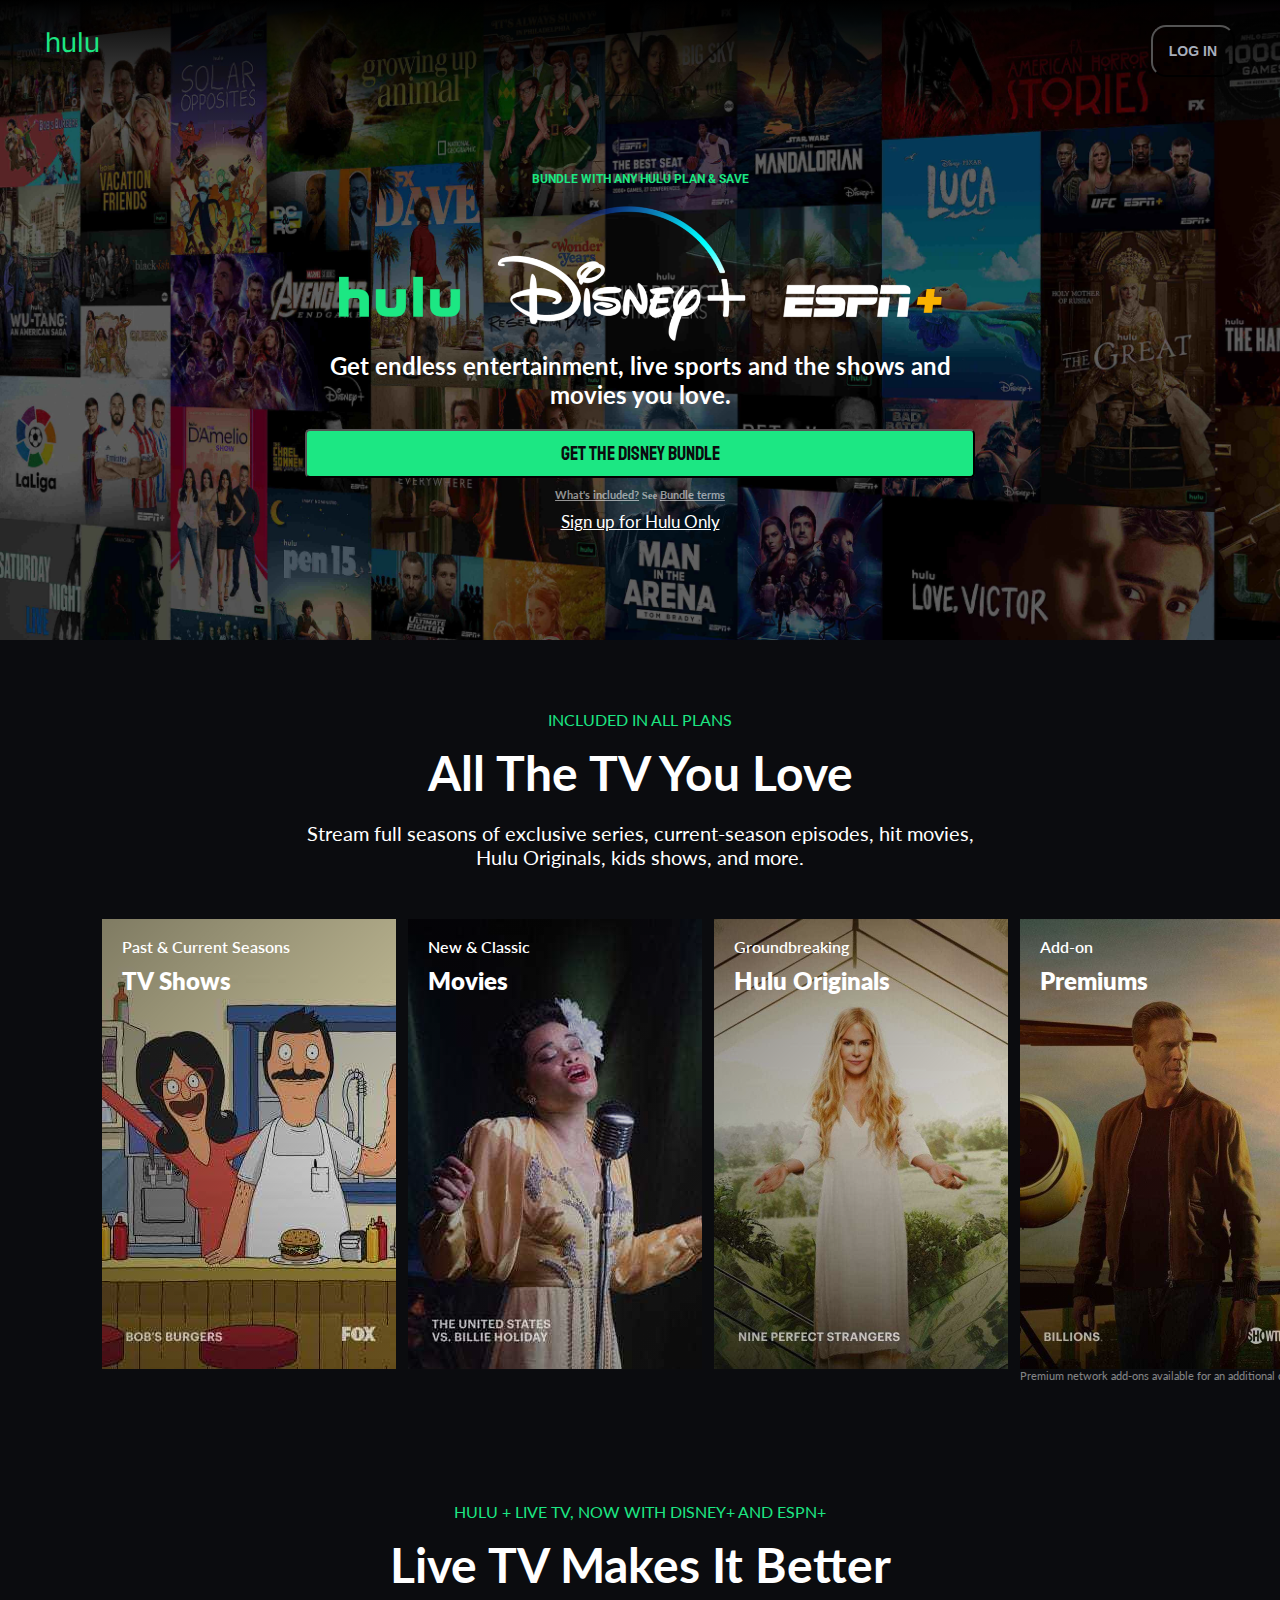
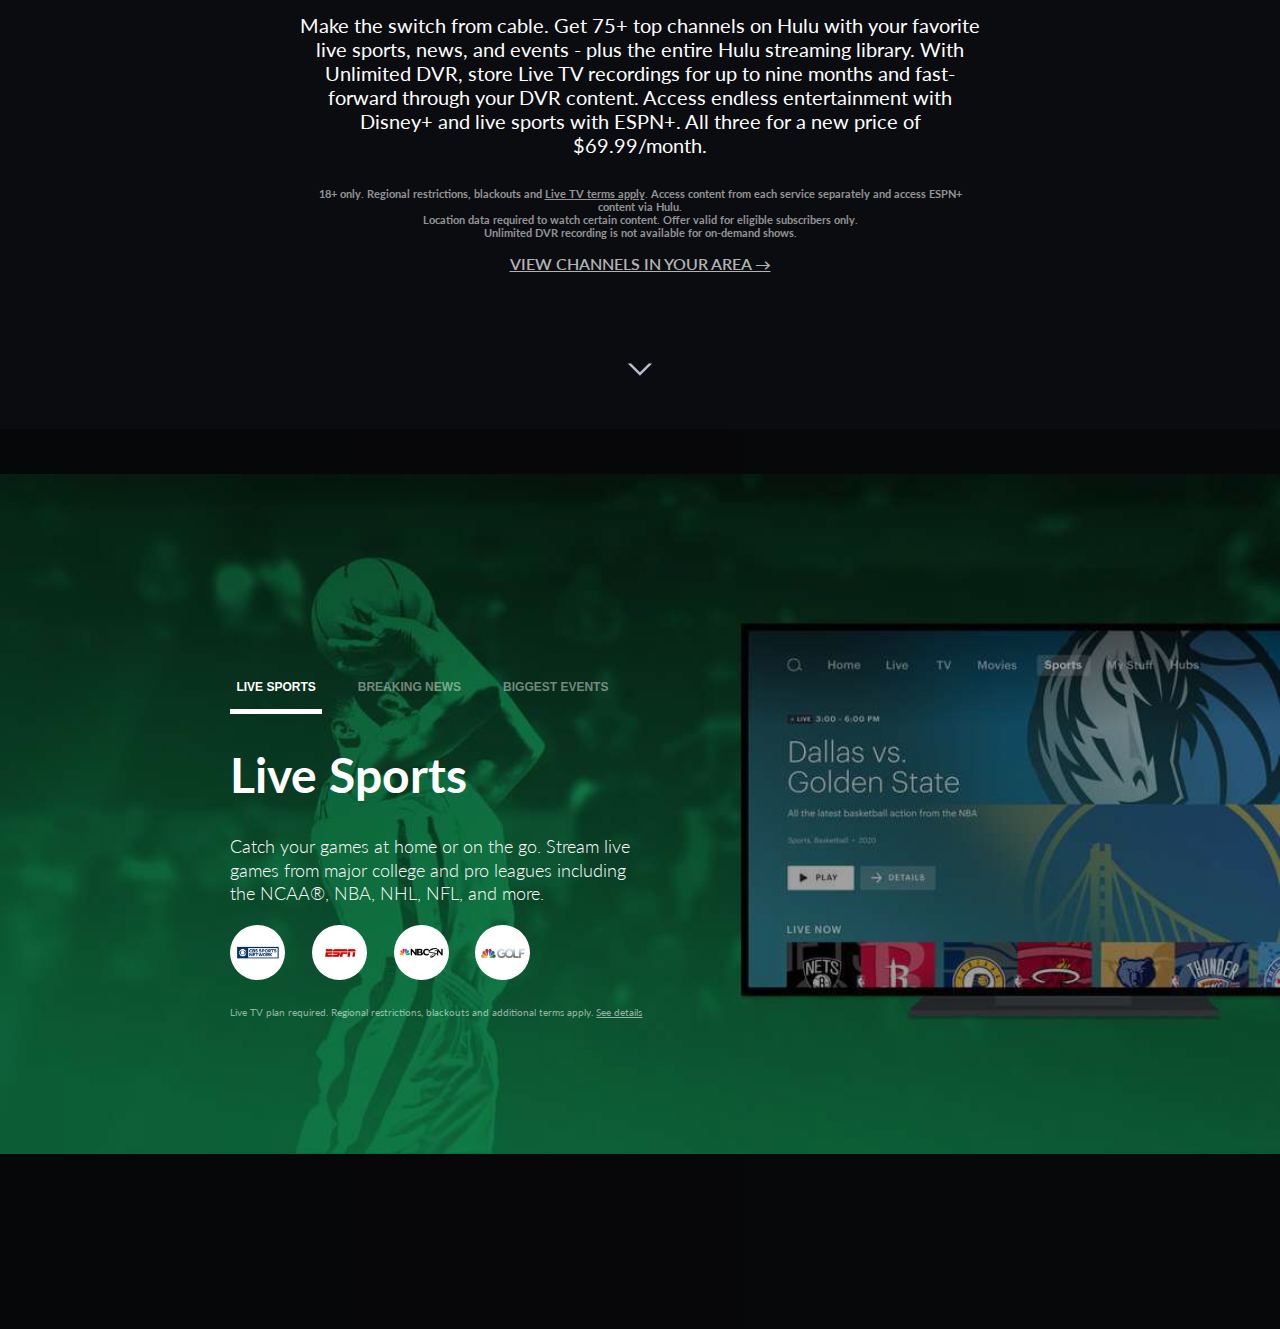
==== src/index.html @ eea03009 "Did a lot of work - cloned 70% of webpage till now" ====
<!DOCTYPE html>
<html lang="en">
  <head>
    <meta charset="UTF-8" />
    <meta http-equiv="X-UA-Compatible" content="IE=edge" />
    <meta name="viewport" content="width=device-width, initial-scale=1.0" />
    <title>Stream TV and Movies Live and Online | Hulu</title>
    <link rel="preconnect" href="https://fonts.googleapis.com" />
    <link rel="preconnect" href="https://fonts.gstatic.com" crossorigin />
    <link
      href="https://fonts.googleapis.com/css2?family=Anek+Latin:wght@700&family=Lato&family=Roboto&family=Staatliches&display=swap"
      rel="stylesheet"
    />
    <link rel="stylesheet" href="./css/styles.css" />
  </head>
  <body>
    <section id="splash" class="splash-container">
      <nav class="navbar">
        <span class="navbar-brand-title">hulu</span>
        <button class="navbar-login-btn">LOG IN</button>
      </nav>
      <div class="splash-brands-container">
        <h5>BUNDLE WITH ANY HULU PLAN & SAVE</h5>
        <img
          class="splash-brands"
          src="../static/images/splash-brands.png"
          alt="sponsors"
        />
        <h4>
          Get endless entertainment, live sports and the shows and movies you
          love.
        </h4>
        <button class="splash-brands-btn">GET THE DISNEY BUNDLE</button>
        <h6 class="small-muted-text">
          <a href="#">What's included?</a> See <a href="#">Bundle terms</a>
        </h6>
        <a href="#" class="splash-brands-signup-link">Sign up for Hulu Only</a>
      </div>
    </section>

    <section id="cards" class="cards-section-container">
      <div class="details-subsection">
        <span class="green-subheading">INCLUDED IN ALL PLANS</span>
        <h2 class="white-heading">All The TV You Love</h2>
        <span class="white-description">
          Stream full seasons of exclusive series, current-season episodes, hit
          movies, Hulu Originals, kids shows, and more.
        </span>
      </div>
      <div class="cards-subsection">
        <div class="card-wrapper">
          <div class="card card1">
            <p class="card-tag">Past & Current Seasons</p>
            <p class="card-type">TV Shows</p>
          </div>
        </div>
        <div class="card-wrapper">
          <div class="card card2">
            <p class="card-tag">New & Classic</p>
            <p class="card-type">Movies</p>
          </div>
        </div>
        <div class="card-wrapper">
          <div class="card card3">
            <p class="card-tag">Groundbreaking</p>
            <p class="card-type">Hulu Originals</p>
          </div>
        </div>
        <div class="card-wrapper">
          <div class="card card4">
            <p class="card-tag">Add-on</p>
            <p class="card-type">Premiums</p>
          </div>
          <span class="cards-section-small-info"
            >Premium network add-ons available for an additional cost</span
          >
        </div>
      </div>
    </section>

    <section id="promotion" class="promotion-section-container">
      <div class="details-subsection">
        <span class="green-subheading"
          >HULU + LIVE TV, NOW WITH DISNEY+ AND ESPN+</span
        >
        <h2 class="white-heading">Live TV Makes It Better</h2>
        <span class="white-description">
          Make the switch from cable. Get 75+ top channels on Hulu with your
          favorite live sports, news, and events - plus the entire Hulu
          streaming library. With Unlimited DVR, store Live TV recordings for up
          to nine months and fast-forward through your DVR content. Access
          endless entertainment with Disney+ and live sports with ESPN+. All
          three for a new price of $69.99/month.
        </span>
        <h6 class="small-muted-text">
          18+ only. Regional restrictions, blackouts and
          <a href="#">Live TV terms apply</a>. Access content from each service
          separately and access ESPN+ content via Hulu. <br />
          Location data required to watch certain content. Offer valid for
          eligible subscribers only. <br />
          Unlimited DVR recording is not available for on-demand shows.
        </h6>
        <a href="#" class="promotion-link"> VIEW CHANNELS IN YOUR AREA → </a>
        <a href="#highlights">
          <img
            class="scroll-down-button"
            src="../static/svgs/Dropdown_Down_Arrow.svg"
            alt=""
          />
        </a>
      </div>
    </section>

    <section id="highlights" class="highlights-section-container">
      <nav class="highlights-navbar">
        <button id="sports-btn" value="sports" class="highlights-navbar-button">
          LIVE SPORTS
        </button>
        <button id="news-btn" value="news" class="highlights-navbar-button">
          BREAKING NEWS
        </button>
        <button id="events-btn" value="events" class="highlights-navbar-button">
          BIGGEST EVENTS
        </button>
      </nav>
      <div id="sports-div" class="highlight-subsection">
        <img
          src="../static/images/background1.jpg"
          alt=""
        />
        <h1 class="highlight-subsection-heading">Live Sports</h1>
        <h3 class="highlight-subsection-description">
          Catch your games at home or on the go. Stream live games from major
          college and pro leagues including the NCAA®, NBA, NHL, NFL, and more.
        </h3>
        <div class="highlight-subsection-logos-container">
          <div class="logo-wrapper">
            <img src="../static/images/bg1-logo1.png" alt="" />
          </div>
          <div class="logo-wrapper">
            <img src="../static/images/bg1-logo2.png" alt="" />
          </div>
          <div class="logo-wrapper">
            <img src="../static/images/bg1-logo3.png" alt="" />
          </div>
          <div class="logo-wrapper">
            <img src="../static/images/bg1-logo4.png" alt="" />
          </div>
        </div>
        <span class="small-muted-text"
          >Live TV plan required. Regional restrictions, blackouts and
          additional terms apply. <a href="#">See details</a></span
        >
      </div>
      <div id="news-div" class="highlight-subsection">
        <img
          src="../static/images/background2.jpg"
          alt=""
        />
        <h1 class="highlight-subsection-heading">Breaking News</h1>
        <h3 class="highlight-subsection-description">
            Keep pace with what's going on locally and globally with trusted opinions from all the top news networks.
        </h3>
        <div class="highlight-subsection-logos-container">
          <div class="logo-wrapper">
            <img src="../static/images/bg2-logo1.png" alt="" />
          </div>
          <div class="logo-wrapper">
            <img src="../static/svgs/bg2-logo2.svg" alt="" />
          </div>
          <div class="logo-wrapper">
            <img src="../static/images/bg2-logo3.png" alt="" />
          </div>
          <div class="logo-wrapper">
            <img src="../static/svgs/bg2-logo4.svg" alt="" />
          </div>
        </div>
        <span class="small-muted-text"
          >Live TV plan required. Regional restrictions, blackouts and
          additional terms apply. <a href="#">See details</a></span
        >
      </div>
      <div id="events-div" class="highlight-subsection">
        <img
          src="../static/images/background3.jpg"
          alt=""
        />
        <h1 class="highlight-subsection-heading">Biggest Events</h1>
        <h3 class="highlight-subsection-description">
            Spectacular, can't-miss moments like the Olympics, Grammys®, Oscars®, Emmys®, and more.
        </h3>
        <div class="highlight-subsection-logos-container">
          <div class="logo-wrapper">
            <img src="../static/images/bg3-logo1.png" alt="" />
          </div>
          <div class="logo-wrapper">
            <img src="../static/images/bg3-logo2.png" alt="" />
          </div>
          <div class="logo-wrapper">
            <img src="../static/images/bg3-logo3.png" alt="" />
          </div>
          <div class="logo-wrapper">
            <img src="../static/images/bg3-logo4.png" alt="" />
          </div>
        </div>
        <span class="small-muted-text"
          >Live TV plan required. Regional restrictions, blackouts and
          additional terms apply. <a href="#">See details</a></span
        >
      </div>
    </section>

    <script src="./script.js" type="text/javascript"></script>
  </body>
</html>
---- src/css/styles.css ----
/* Removing base css */

body {
    margin: 0;
    padding: 0;
}

/* Configuring colors for the page */

:root{
    --green-primary: #1CE783;
    --white-primary: #FFFFFF;
    --muted-text-color: rgb(168, 175, 189);
    --muted-text-color__hover: #FFFFFF;
    --footer-bg-color: #E8EAED;
    --footer-heading-color: rgb(39, 44, 52);
    --footer-links-color: rgb(88, 97, 116);
    --main-bg-color: #0B0C0F;
    --chosen-plan-bg-color: #272C34;

    --font-title: 'Anek Latin';
    --font-btn: 'Staatliches';
    --font-roboto: 'Roboto';
    --font-lato: 'Lato';
}

/* Global styles */

html{
    scroll-behavior: smooth;
}

body{
    background-color: var(--main-bg-color);
}

* {
    box-sizing: border-box;
}

/* Styling for splash container */

.splash-container{
    background: linear-gradient(rgba(0, 0, 0, 1), rgba(0, 0, 0, 0) 20%), url('../../static/images/splash.jpg');
    background-size: cover;
    height: 640px;
    background-repeat: no-repeat;
    display: flex;
    flex-direction: column;
}

.navbar{
    margin: 25px;
    padding: 0 20px;
    display: flex;
    justify-content: space-between;
}

.navbar-brand-title{
    color: var(--green-primary);
    font-family: var(--font-title);
    font-size: 30px;
}

.navbar-login-btn{
    padding: 16px;
    font-weight: 600;
    font-size: 14px;
    background: transparent;
    border-radius: 15px;
    color: var(--muted-text-color);
}

.navbar-login-btn:hover{
    background-color: #272C34;
    color: var(--muted-text-color__hover);
    transition: ease 0.3s;
}

.splash-brands-container{
    display: flex;
    flex-direction: column;
    text-align: center;
    margin: 50px auto;
    width: 670px;
}

.splash-brands-container h5{
    color: var(--green-primary);
    font-family: var(--font-roboto);
    font-size: 12px;
}

.splash-brands{
    align-self: center;
    width: 100%;
    width: 603px;
}

.splash-brands-container h4{
    margin: 10px 0;
    color: var(--white-primary);
    font-family: var(--font-lato);
    font-size: 24px;
}

.splash-brands-btn{
    margin: 10px 0;
    color: #0B0C0FFF;
    background-color: var(--green-primary);
    border-radius: 5px;
    padding: 10px;
    font-size: 20px;
    font-family: var(--font-btn);
}

.splash-brands-btn:hover{
    color: #0B0C0F80;
    transition: ease 0.3s;
    background-color: #1CE78970;
}

.small-muted-text{
    margin: 0;
    color: #FFFFFF90;
}

.small-muted-text a{
    color: #FFFFFF90;
    text-decoration: underline;
    font-family: var(--font-lato);
}

.splash-brands-signup-link{
    margin: 10px 0;
    color: var(--white-primary);
    font-family: var(--font-lato);
    text-decoration: underline;
    font-size: 17px;
}

.splash-brands-signup-link:hover{
    text-decoration-color: #FFFFFF90;
}

/* Cards Container */

.cards-section-container{
    display : flex;
    flex-direction: column;
    text-align: center;
    margin: 70px 0;
    font-family: var(--font-lato);
}

.details-subsection {
    align-self: center;
    width: 680px;
    column-gap: 10px;
    display: flex;
    flex-direction: column;
}

.green-subheading{
    color: var(--green-primary);
    font-family: var(--font-lato);
}

.white-heading{
    color: var(--white-primary);
    font-family: var(--font-lato);
    font-size: 48px;
    margin: 15px 0 20px 0;
}

.white-description{
    color: var(--white-primary);
    font-family: var(--font-lato);
    font-size: 20px;
}

.cards-subsection{
    margin: 50px 8%;
    display: grid;
    grid-template-columns: 1fr 1fr 1fr 1fr;
    gap: 12px;
}

.card-wrapper{
    display: flex;
    flex-direction: column;
}

.card{
    user-select: none;
    margin: 0;
    padding: 0;
    height: 450px;
    width: 294px;
}

.card1{
    background: linear-gradient(135deg, #00000077, #00000000), url('../../static/images/card1.jpg');
}
.card2{
    background: linear-gradient(135deg, #00000077, #00000000), url('../../static/images/card2.jpg');
}
.card3{
    background: linear-gradient(135deg, #00000077, #00000000), url('../../static/images/card3.jpg');
}
.card4{
    background: linear-gradient(135deg, #00000077, #00000000), url('../../static/images/card4.jpg');
}

.card{
    background-size: 100% 100%;
    background-repeat: no-repeat;
    color: var(--white-primary);
    text-align: left;
    padding: 8px 20px;
}

.card:hover{
    cursor: pointer;
}

.card p {
    margin: 10px 0;
}

.card-tag{
    font-size: 16px;
    font-weight: 600;
}

.card-type{
    font-size: 24px;
    font-weight: 800;
}

.cards-section-small-info{
    color: #FFFFFF80;
    font-size: 11px;
    text-align: left;
}

/* Promotion section */

.promotion-section-container{
    margin-top: 150px auto;
    display : flex;
    flex-direction: column;
    text-align: center;
    font-family: var(--font-lato);
}

.promotion-section-container .details-subsection h6.small-muted-text{
    margin-top: 30px;
}

.promotion-link{
    text-decoration: underline;
    color: #FFFFFFB0;
    font-weight: 600;
    margin: 15px 0 40px 0;
}

/* Keyframes for scroll down button */

@keyframes float{
    0% {
        bottom: 50px;
    }
    50% {
        bottom: 30px;
    }
    100% {
        bottom: 50px;
    }
}

.scroll-down-button{
    margin: 50px 0;
    position: relative;
    animation: float 3s infinite;
    transition: ease;
}


/* Highligts section  */

.highlights-section-container{
    padding: 50px 18%;
    display: flex;
    flex-direction: column;
    font-family: var(--font-lato);
    padding-top: 250px;
    min-height: 900px;
    background: linear-gradient(90deg, #00000070, #FFFFFF00 400%);
}

.highlights-navbar{
    display: flex;
}

.highlights-navbar button{
    margin-right: 30px;
    background: transparent;
    border: none;
    color: #FFFFFF70;
    font-weight: 600;
    font-size: 12px;
    padding-bottom: 15px;
    border-bottom: 5px solid transparent;
}

.highlights-navbar button:focus{
    outline: none;
}

button.highlight-navbar-btn-active{
    color: var(--white-primary);
    border-bottom: 5px solid var(--white-primary);
}

.highlight-subsection {
    color: var(--white-primary);
}


/* Keyframe for fading up animation */

@keyframes fadeUp{
    0% {
        padding-top: 10px;
        opacity: 0;
    }
    100% {
        padding-top: 0px;
        opacity: 1;
    }
}

.highlight-subsection > img{
    width: 100%;
    position: absolute;
    z-index: -1;
    left: 0;
    margin-top: -240px;
}

.highlight-subsection-heading{
    animation: fadeUp 0.5s 1;
    font-size: 48px;
    width: 40%;
    animation: fadeUp 0.5s 1;
}

.highlight-subsection-description{
    font-size: 18px;
    font-weight: 300;
    width: 50%;
    line-height: 1.3;
    animation: fadeUp 0.5s 1;
}

.highlight-subsection-logos-container{
    margin: 20px 0;
    display: flex;
    width: 300px;
    justify-content: space-between;
    animation: fadeUp 0.5s 1;
}

.logo-wrapper{
    width: 55px;
    height: 55px;
    background-color: var(--white-primary);
    border-radius: 100%;
    display: grid;
    justify-items: center;
    align-items: center;
}

.logo-wrapper img{
    width: 80%;
}

.highlight-subsection .small-muted-text {
    font-size: 10px;
    animation: fadeUp 0.5s 1;
}
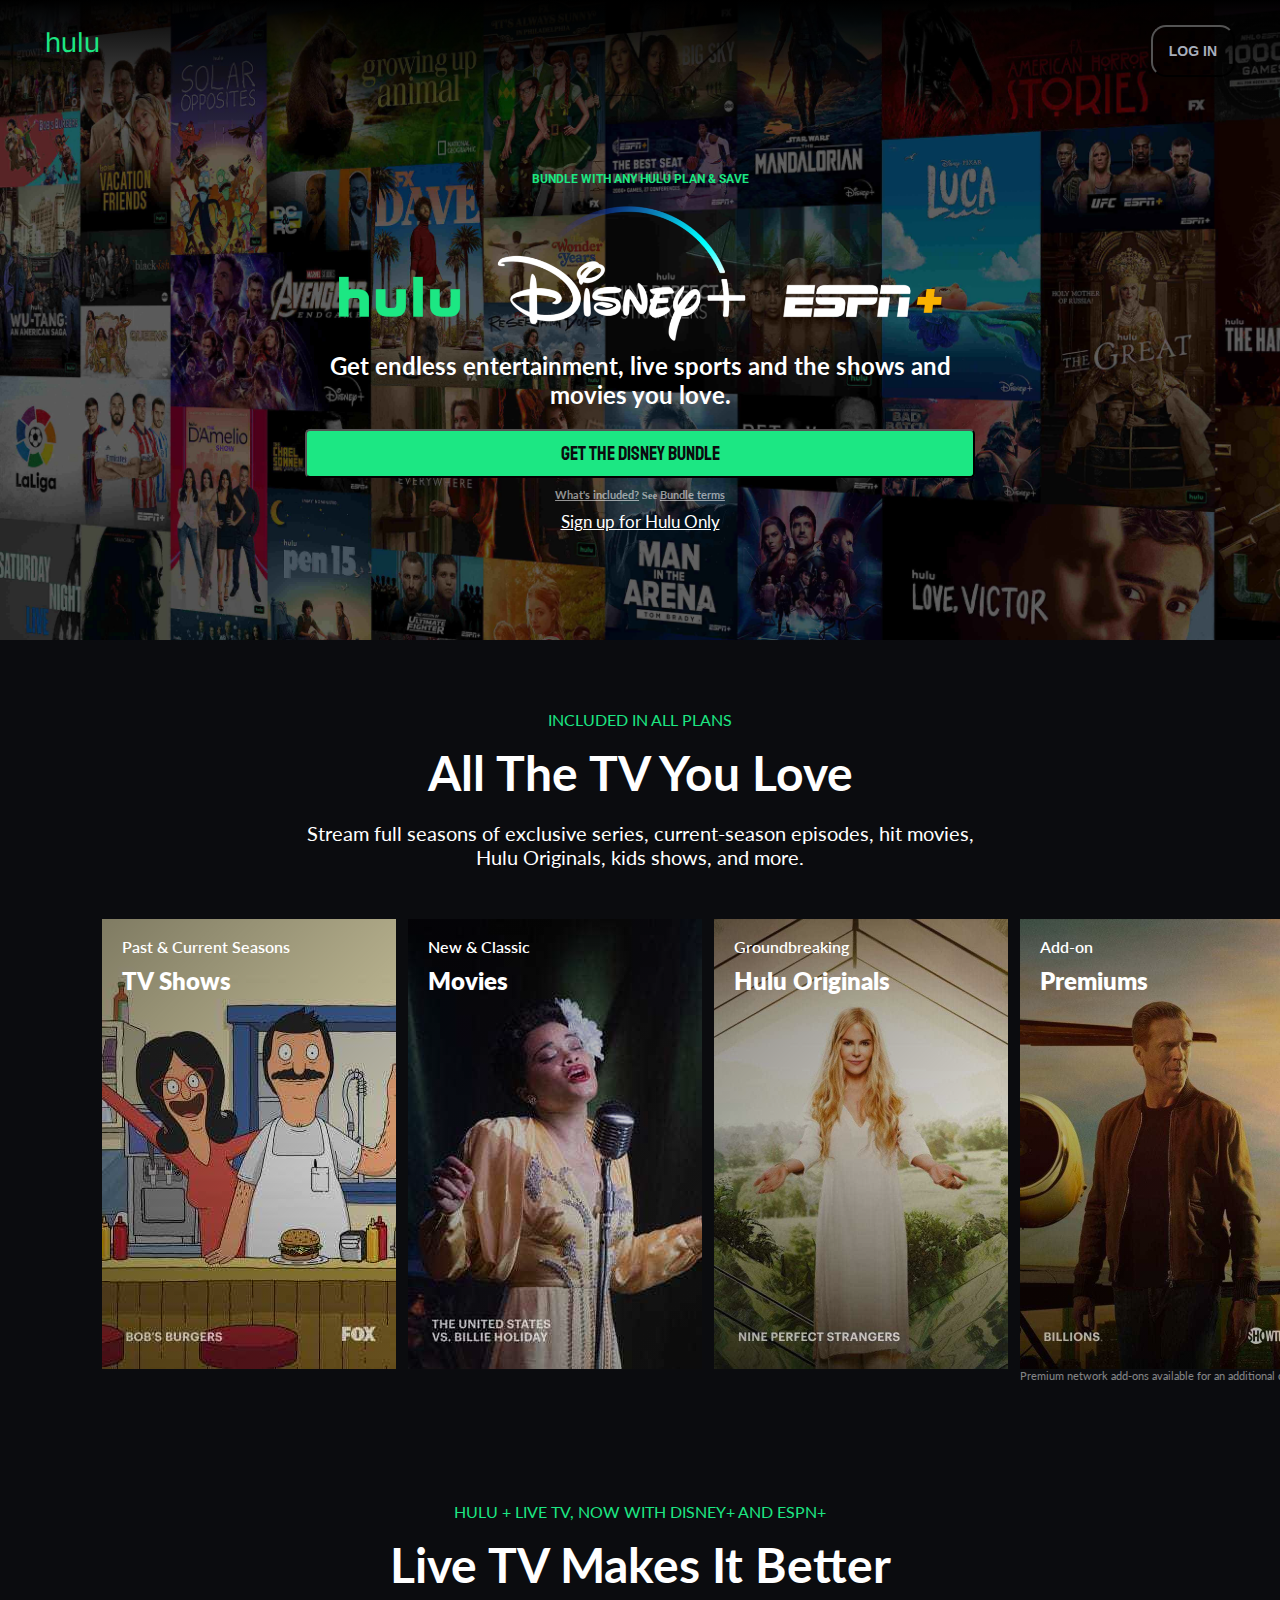
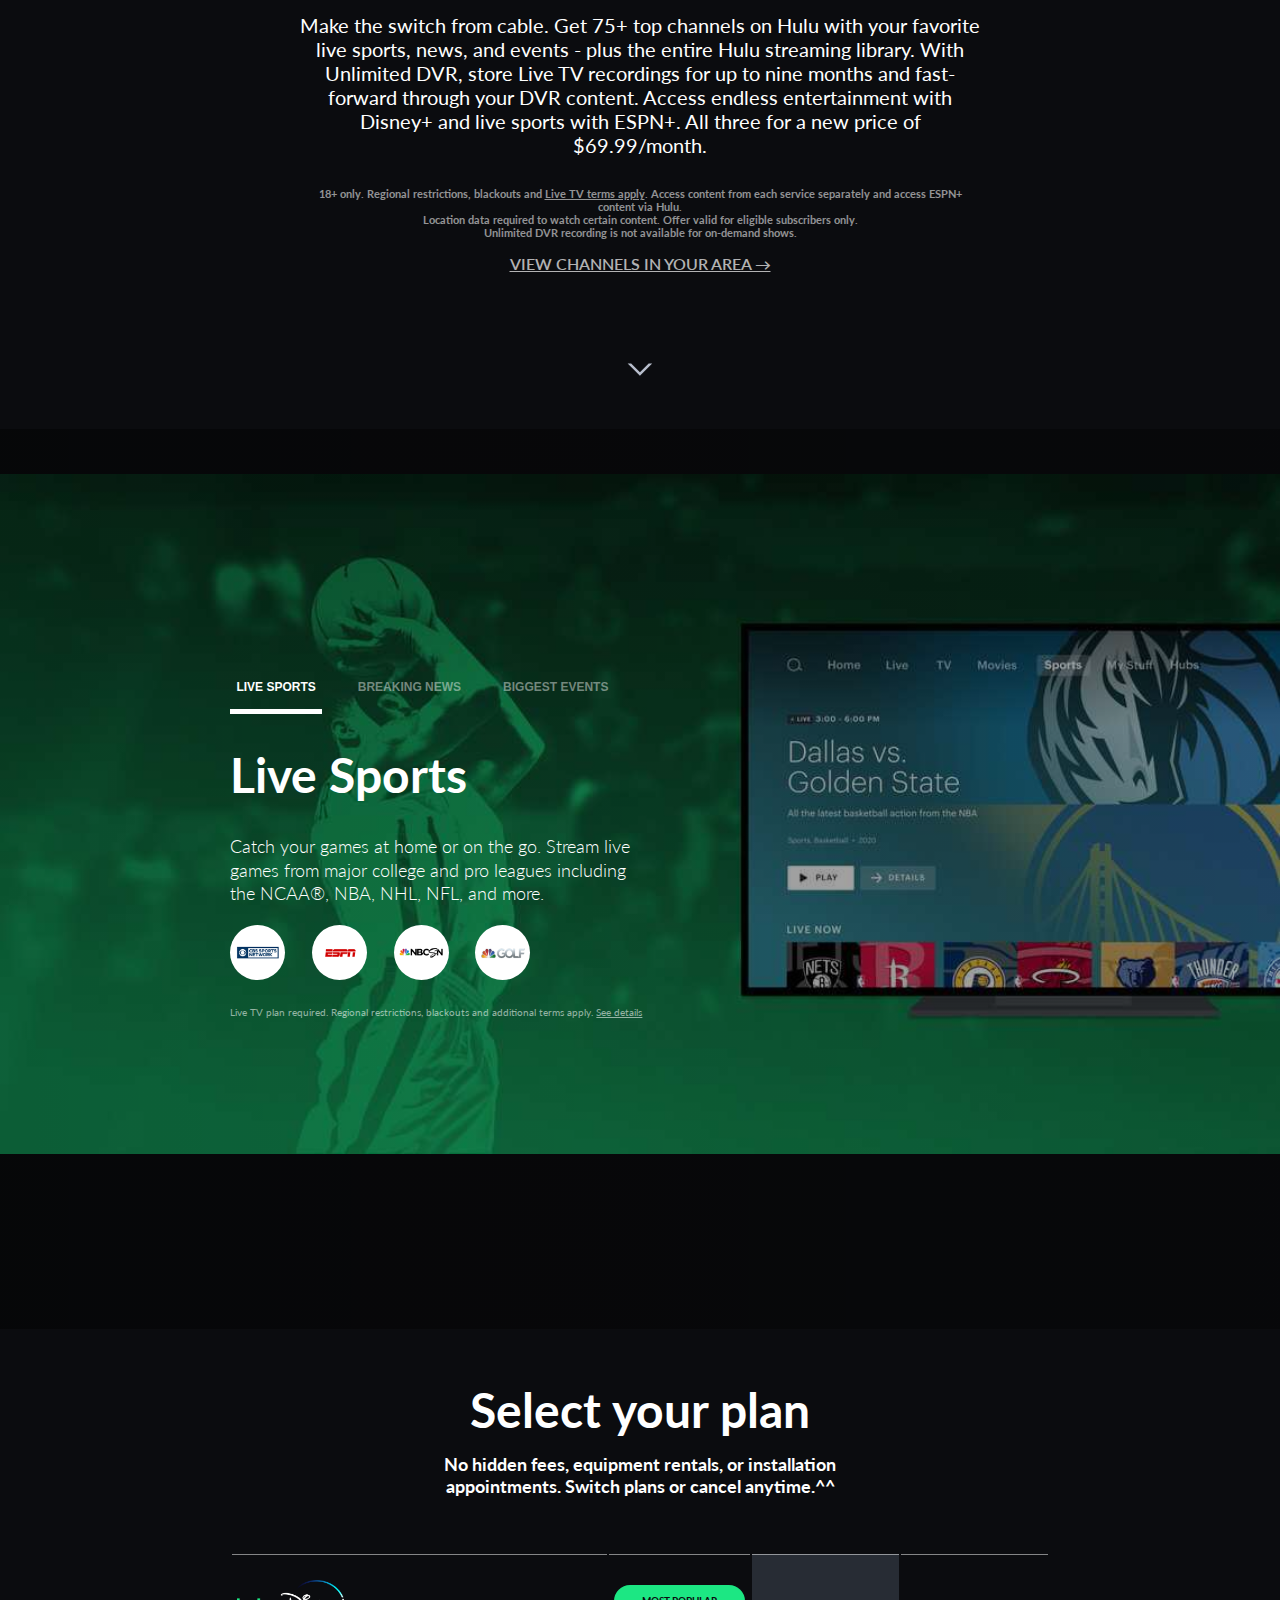
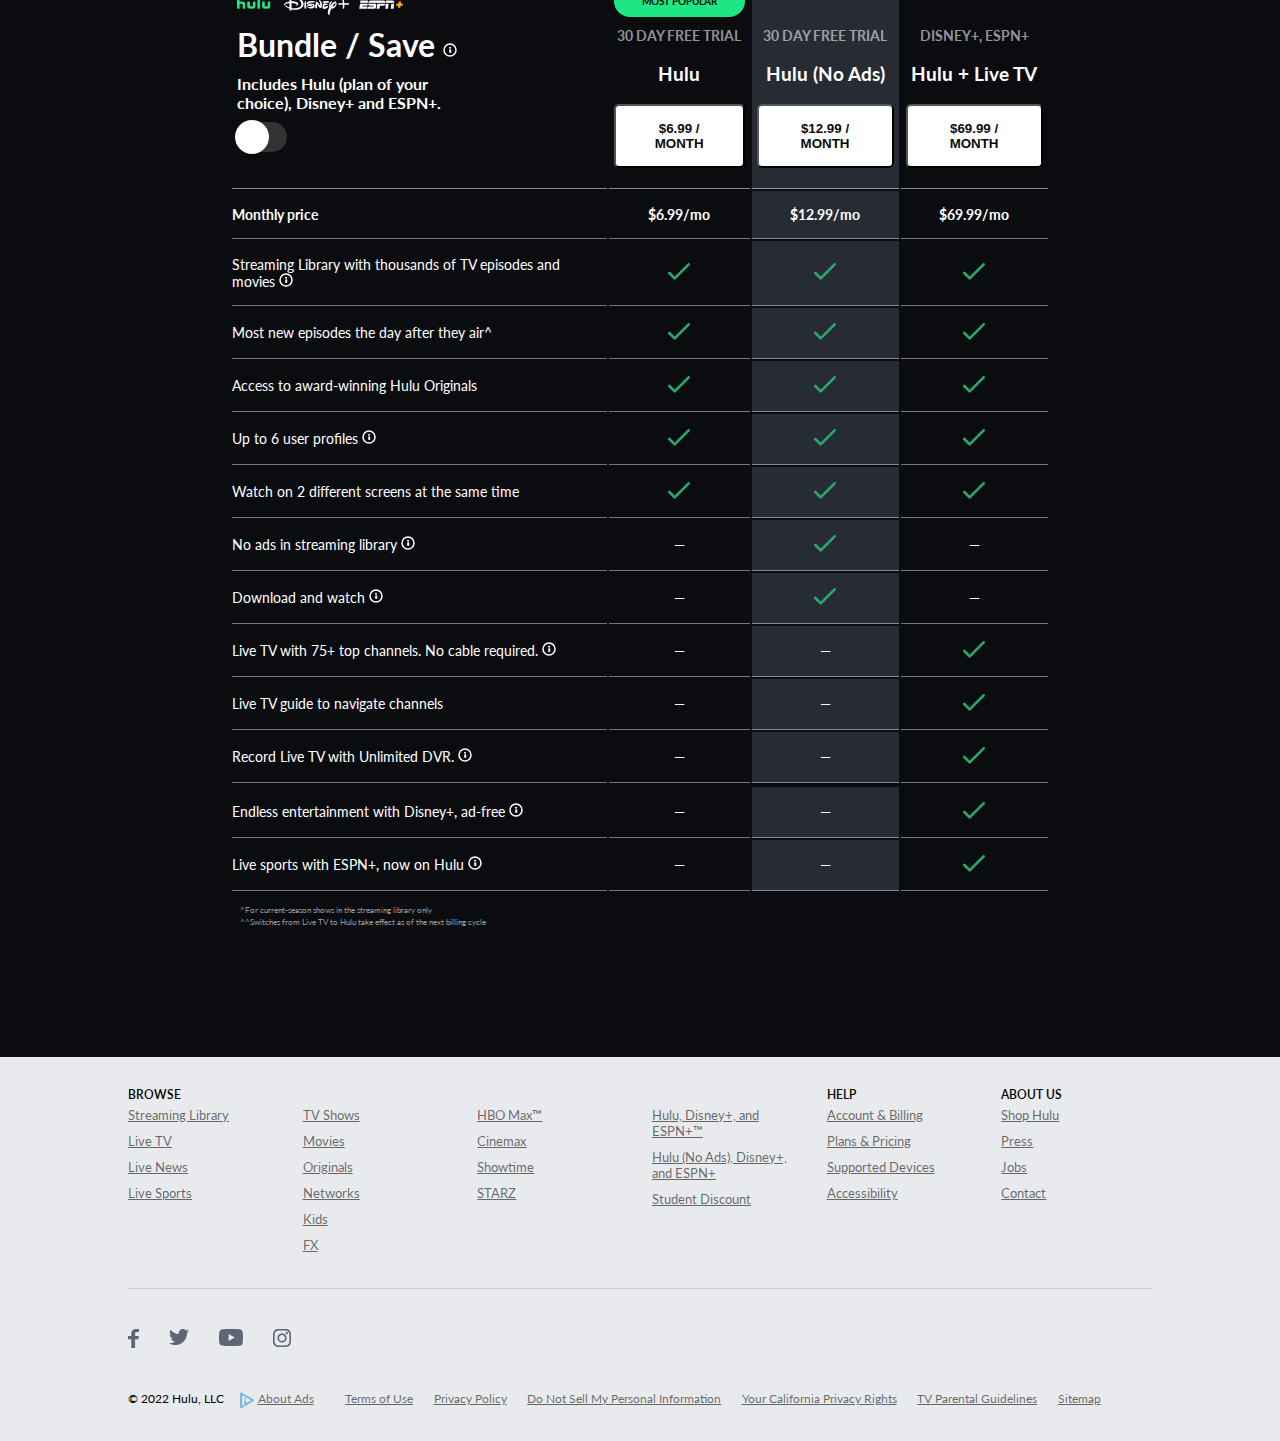
==== commit d9e3a691: "Site cloned almost 90% (not responsive)" ====
--- a/src/index.html
+++ b/src/index.html
@@ -124,10 +124,7 @@
         </button>
       </nav>
       <div id="sports-div" class="highlight-subsection">
-        <img
-          src="../static/images/background1.jpg"
-          alt=""
-        />
+        <img src="../static/images/background1.jpg" alt="" />
         <h1 class="highlight-subsection-heading">Live Sports</h1>
         <h3 class="highlight-subsection-description">
           Catch your games at home or on the go. Stream live games from major
@@ -153,13 +150,11 @@
         >
       </div>
       <div id="news-div" class="highlight-subsection">
-        <img
-          src="../static/images/background2.jpg"
-          alt=""
-        />
+        <img src="../static/images/background2.jpg" alt="" />
         <h1 class="highlight-subsection-heading">Breaking News</h1>
         <h3 class="highlight-subsection-description">
-            Keep pace with what's going on locally and globally with trusted opinions from all the top news networks.
+          Keep pace with what's going on locally and globally with trusted
+          opinions from all the top news networks.
         </h3>
         <div class="highlight-subsection-logos-container">
           <div class="logo-wrapper">
@@ -181,13 +176,11 @@
         >
       </div>
       <div id="events-div" class="highlight-subsection">
-        <img
-          src="../static/images/background3.jpg"
-          alt=""
-        />
+        <img src="../static/images/background3.jpg" alt="" />
         <h1 class="highlight-subsection-heading">Biggest Events</h1>
         <h3 class="highlight-subsection-description">
-            Spectacular, can't-miss moments like the Olympics, Grammys®, Oscars®, Emmys®, and more.
+          Spectacular, can't-miss moments like the Olympics, Grammys®, Oscars®,
+          Emmys®, and more.
         </h3>
         <div class="highlight-subsection-logos-container">
           <div class="logo-wrapper">
@@ -210,6 +203,407 @@
       </div>
     </section>
 
+    <section id="plans" class="plans-section-container">
+      <div class="plans-heading-subsection">
+        <h1>Select your plan</h1>
+        <h2>
+          No hidden fees, equipment rentals, or installation appointments.
+          Switch plans or cancel anytime.^^
+        </h2>
+      </div>
+      <div class="plans-table-container">
+        <table class="plans-table">
+          <thead id="table-head">
+            <th>
+              <div class="table-first-th">
+                <img
+                  class="table-splash-brands"
+                  src="../static/images/splash-brands.png"
+                  alt=""
+                />
+                <h2>
+                  Bundle / Save <img src="../static/svgs/Info_Icon_White.svg" />
+                </h2>
+                <span
+                  >Includes Hulu (plan of your choice), Disney+ and ESPN+.</span
+                >
+                <div class="table-switch-btn" id="table-switch-btn">
+                  <div class="table-switch-btn-circle" id="table-switch-btn-circle"></div>
+                </div>
+              </div>
+            </th>
+            <th>
+              <div>
+                <div>
+                  <div class="most-popular"><p>MOST POPULAR</p></div>
+                </div>
+                <div>
+                  <h4 class="small-muted-text">30 DAY FREE TRIAL</h4>
+                  <h3>Hulu</h3>
+                  <button class="table-plan-select-btn">$6.99 / MONTH</button>
+                </div>
+              </div>
+            </th>
+            <th class="chosen-plan">
+              <div>
+                <div>
+                  <div class="most-popular invisible"><p>MOST POPULAR</p></div>
+                </div>
+                <div>
+                  <h4 class="small-muted-text">30 DAY FREE TRIAL</h4>
+                  <h3>Hulu (No Ads)</h3>
+                  <button class="table-plan-select-btn">$12.99 / MONTH</button>
+                </div>
+              </div>
+            </th>
+            <th>
+              <div>
+                <div>
+                  <div class="most-popular invisible"><p>MOST POPULAR</p></div>
+                </div>
+                <div>
+                  <h4 class="small-muted-text">DISNEY+, ESPN+</h4>
+                  <h3>Hulu + Live TV</h3>
+                  <button class="table-plan-select-btn">$69.99 / MONTH</button>
+                </div>
+              </div>
+            </th>
+          </thead>
+          <tr>
+            <td class="first-table-td"><b>Monthly price</b></td>
+            <td><b>$6.99/mo</b></td>
+            <td class="chosen-plan"><b>$12.99/mo</b></td>
+            <td><b>$69.99/mo</b></td>
+          </tr>
+          <tr>
+            <td class="first-table-td">
+              Streaming Library with thousands of TV episodes and movies
+              <img src="../static/svgs/Info_Icon_White.svg" alt="" />
+            </td>
+            <td>
+              <img
+                src="../static/svgs/Pricing_Checkmark_green-dark.svg"
+                alt=""
+              />
+            </td>
+            <td class="chosen-plan">
+              <img
+                src="../static/svgs/Pricing_Checkmark_green-dark.svg"
+                alt=""
+              />
+            </td>
+            <td>
+              <img
+                src="../static/svgs/Pricing_Checkmark_green-dark.svg"
+                alt=""
+              />
+            </td>
+          </tr>
+          <tr>
+            <td class="first-table-td">
+              Most new episodes the day after they air^
+            </td>
+            <td>
+              <img
+                src="../static/svgs/Pricing_Checkmark_green-dark.svg"
+                alt=""
+              />
+            </td>
+            <td class="chosen-plan">
+              <img
+                src="../static/svgs/Pricing_Checkmark_green-dark.svg"
+                alt=""
+              />
+            </td>
+            <td>
+              <img
+                src="../static/svgs/Pricing_Checkmark_green-dark.svg"
+                alt=""
+              />
+            </td>
+          </tr>
+          <tr>
+            <td class="first-table-td">
+              Access to award-winning Hulu Originals
+            </td>
+            <td>
+              <img
+                src="../static/svgs/Pricing_Checkmark_green-dark.svg"
+                alt=""
+              />
+            </td>
+            <td class="chosen-plan">
+              <img
+                src="../static/svgs/Pricing_Checkmark_green-dark.svg"
+                alt=""
+              />
+            </td>
+            <td>
+              <img
+                src="../static/svgs/Pricing_Checkmark_green-dark.svg"
+                alt=""
+              />
+            </td>
+          </tr>     
+          <tr>
+            <td class="first-table-td">
+              Up to 6 user profiles
+              <img src="../static/svgs/Info_Icon_White.svg" alt="" />
+            </td>
+            <td>
+              <img
+                src="../static/svgs/Pricing_Checkmark_green-dark.svg"
+                alt=""
+              />
+            </td>
+            <td class="chosen-plan">
+              <img
+                src="../static/svgs/Pricing_Checkmark_green-dark.svg"
+                alt=""
+              />
+            </td>
+            <td>
+              <img
+                src="../static/svgs/Pricing_Checkmark_green-dark.svg"
+                alt=""
+              />
+            </td>
+          </tr>
+          <tr>
+            <td class="first-table-td">
+              Watch on 2 different screens at the same time
+            </td>
+            <td>
+              <img
+                src="../static/svgs/Pricing_Checkmark_green-dark.svg"
+                alt=""
+              />
+            </td>
+            <td class="chosen-plan">
+              <img
+                src="../static/svgs/Pricing_Checkmark_green-dark.svg"
+                alt=""
+              />
+            </td>
+            <td>
+              <img
+                src="../static/svgs/Pricing_Checkmark_green-dark.svg"
+                alt=""
+              />
+            </td>
+          </tr>
+          <tr>
+            <td class="first-table-td">
+              No ads in streaming library
+              <img src="../static/svgs/Info_Icon_White.svg" alt="" />
+            </td>
+            <td>
+              —
+            </td>
+            <td class="chosen-plan">
+              <img
+                src="../static/svgs/Pricing_Checkmark_green-dark.svg"
+                alt=""
+              />
+            </td>
+            <td>
+              —
+            </td>
+          </tr>
+          <tr>
+            <td class="first-table-td">
+              Download and watch
+              <img src="../static/svgs/Info_Icon_White.svg" alt="" />
+            </td>
+            <td>
+              —
+            </td>
+            <td class="chosen-plan">
+              <img
+                src="../static/svgs/Pricing_Checkmark_green-dark.svg"
+                alt=""
+              />
+            </td>
+            <td>
+              —
+            </td>
+          </tr>    
+          <tr>
+            <td class="first-table-td">
+              Live TV with 75+ top channels. No cable required.
+              <img src="../static/svgs/Info_Icon_White.svg" alt="" />
+            </td>
+            <td>
+              —
+            </td>
+            <td class="chosen-plan">
+              —
+            </td>
+            <td>
+              <img
+              src="../static/svgs/Pricing_Checkmark_green-dark.svg"
+              alt=""
+            />
+            </td>
+          </tr>  
+          <tr>
+            <td class="first-table-td">
+              Live TV guide to navigate channels
+            </td>
+            <td>
+              —
+            </td>
+            <td class="chosen-plan">
+              —
+            </td>
+            <td>
+              <img
+              src="../static/svgs/Pricing_Checkmark_green-dark.svg"
+              alt=""
+            />
+            </td>
+          </tr>  
+          <tr>
+            <td class="first-table-td">
+              Record Live TV with Unlimited DVR.
+              <img src="../static/svgs/Info_Icon_White.svg" alt="" />
+            </td>
+            <td>
+              —
+            </td>
+            <td class="chosen-plan">
+              —
+            </td>
+            <td>
+              <img
+              src="../static/svgs/Pricing_Checkmark_green-dark.svg"
+              alt=""
+            />
+            </td>
+          </tr>  
+          <tr>
+          <tr>
+            <td class="first-table-td">
+              Endless entertainment with Disney+, ad-free
+              <img src="../static/svgs/Info_Icon_White.svg" alt="" />
+            </td>
+            <td>
+              —
+            </td>
+            <td class="chosen-plan">
+              —
+            </td>
+            <td>
+              <img
+              src="../static/svgs/Pricing_Checkmark_green-dark.svg"
+              alt=""
+            />
+            </td>
+          </tr>  
+          
+          <tr>
+            <td class="first-table-td">
+              Live sports with ESPN+, now on Hulu
+              <img src="../static/svgs/Info_Icon_White.svg" alt="" />
+            </td>
+            <td>
+              —
+            </td>
+            <td class="chosen-plan">
+              —
+            </td>
+            <td>
+              <img
+              src="../static/svgs/Pricing_Checkmark_green-dark.svg"
+              alt=""
+            />
+            </td>
+          </tr>  
+          
+
+        </table>
+        <div  class="small-muted-text">
+          <small>^For current-season shows in the streaming library only<br>^^Switches from Live TV to Hulu take effect as of the next billing cycle
+        </div>
+      </div>
+    </section>
+
+    <footer>
+      <div class="footer-main">
+        <div class="footer-main-subsection">
+          <div class="footer-main-subsection-header">BROWSE</div>
+          <div class="footer-main-subsection-links">
+            <a href="#">Streaming Library</a>
+            <a href="#">Live TV</a>
+            <a href="#">Live News</a>
+            <a href="#">Live Sports</a>
+          </div>
+        </div>
+        <div class="footer-main-subsection">
+          <div class="footer-main-subsection-header invisible">TEMP</div>
+          <div class="footer-main-subsection-links">
+            <a href="#">TV Shows</a>
+            <a href="#">Movies</a>
+            <a href="#">Originals</a>
+            <a href="#">Networks</a>
+            <a href="#">Kids</a>
+            <a href="#">FX</a>
+          </div>
+        </div>
+        <div class="footer-main-subsection">
+          <div class="footer-main-subsection-header invisible">TEMP</div>
+          <div class="footer-main-subsection-links">
+            <a href="#">HBO Max™</a>
+            <a href="#">Cinemax</a>
+            <a href="#">Showtime</a>
+            <a href="#">STARZ</a>
+          </div>
+        </div>
+        <div class="footer-main-subsection">
+          <div class="footer-main-subsection-header invisible">TEMP</div>
+          <div class="footer-main-subsection-links">
+            <a href="#">Hulu, Disney+, and ESPN+™</a>
+            <a href="#">Hulu (No Ads), Disney+, and ESPN+</a>
+            <a href="#">Student Discount</a>
+          </div>
+        </div>
+        <div class="footer-main-subsection">
+          <div class="footer-main-subsection-header">HELP</div>
+          <div class="footer-main-subsection-links">
+            <a href="#">Account & Billing</a>
+            <a href="#">Plans & Pricing</a>
+            <a href="#">Supported Devices</a>
+            <a href="#">Accessibility</a>
+          </div>
+        </div>
+        <div class="footer-main-subsection">
+          <div class="footer-main-subsection-header">ABOUT US</div>
+          <div class="footer-main-subsection-links">
+            <a href="#">Shop Hulu</a>
+            <a href="#">Press</a>
+            <a href="#">Jobs</a>
+            <a href="#">Contact</a>
+          </div>
+        </div>
+      </div>
+      <div class="footer-social-handles">
+        <a href="#"><img src="../static/svgs/facebook.svg" alt=""></a>
+        <a href="#"><img src="../static/svgs/twitter.svg" alt=""></a>
+        <a href="#"><img src="../static/svgs/youtube.svg" alt=""></a>
+        <a href="#"><img src="../static/svgs/instagram.svg" alt=""></a>
+      </div>
+      <div class="footer-extra-links">
+        <span>© 2022 Hulu, LLC</span>
+        <a class="footer-anchor" href="#"><img src="../static/images/footer-icon1.png" alt=""> About Ads</a>
+        <a href="#">Terms of Use</a>
+        <a href="#">Privacy Policy</a>
+        <a href="#">Do Not Sell My Personal Information</a>
+        <a href="#">Your California Privacy Rights</a>
+        <a href="#">TV Parental Guidelines</a>
+        <a href="#">Sitemap</a>
+      </div>
+    </footer>
+
     <script src="./script.js" type="text/javascript"></script>
   </body>
 </html>
--- a/src/css/styles.css
+++ b/src/css/styles.css
@@ -389,4 +389,234 @@
 .highlight-subsection .small-muted-text {
     font-size: 10px;
     animation: fadeUp 0.5s 1;
+}
+
+/* Plans section */
+
+.plans-section-container{
+    display: flex;
+    flex-direction: column;  
+    margin-bottom: 100px;
+}
+
+.plans-heading-subsection{
+    text-align: center;
+    font-family: var(--font-lato);
+    color: var(--white-primary);
+    width: 35%;
+    align-self: center;
+    margin: 20px 0;
+}
+
+.plans-heading-subsection h1{
+    font-size: 48px;
+    margin-bottom: 15px;
+}
+.plans-heading-subsection h2{
+    font-size: 18px;
+}
+
+.plans-table-container{
+    margin: 20px 18%;
+    color: var(--white-primary);
+    font-family: var(--font-lato);
+}
+
+.plans-table{
+    width: 100%;
+}
+
+.plans-table thead th div{
+    display: flex;
+    flex-direction: column;
+}
+
+.table-splash-brands{
+    height: 35px;
+    width: 166px;
+}
+
+
+.plans-table thead th{
+    padding: 15px 5px;
+    border-top: 1px solid #FFFFFF80;
+    border-bottom: 1px solid #FFFFFF80;
+    text-align: center;
+}
+
+.table-first-th{
+    text-align: left;
+}
+
+.plans-table thead th h2{
+    font-size: 32px;
+    margin: 10px 0;
+}
+
+.plans-table thead th span{
+    text-decoration: none;
+    width: 60%;
+}
+
+#table-switch-btn{
+    margin: 10px 0;
+    width: 50px;
+    height: 30px;
+    border-radius: 20px;
+    background-color: #333;
+    display: flex;
+    flex-direction: row;
+}
+
+#table-switch-btn:hover{
+    cursor: pointer;
+}
+
+.table-switch-btn-on{
+    background-color: var(--green-primary) !important;
+    justify-content: flex-end !important;
+}
+
+#table-switch-btn-circle{
+    width: 34px;
+    height: 34px;
+    margin: -2px;
+    border-radius: 100%;
+    background-color: #FFFFFF;
+}
+
+
+.chosen-plan{
+    background-color: var(--chosen-plan-bg-color);
+}
+
+.most-popular{
+    background-color: var(--green-primary);
+    padding: 10px;
+    border-radius: 30px;
+    color: var(--main-bg-color);
+    font-size: 10px;
+}
+
+.most-popular p{
+    margin: 0;
+    text-align: center;
+}
+
+.table-plan-select-btn{
+    padding: 15px 20px;
+    background-color: var(--white-primary);
+    color: var(--main-bg-color);
+    font-weight: 600;
+    border-radius: 5px;
+}
+
+.plans-table th div:nth-child(1){
+    margin: 5px 0;
+}
+
+.plans-table td{
+    border-bottom: 1px solid #FFFFFF70;
+}
+
+.plans-table td{
+    padding: 15px 0;
+    font-size: 14px;
+}
+
+td{
+    text-align: center;
+}
+
+.first-table-td{
+    text-align: left;
+}
+
+.plans-table .small-muted-text{
+    font-size: 14px;
+}
+
+.invisible{
+    opacity: 0;
+}
+
+.invisible:hover{
+    cursor: default;
+}
+
+.plans-section-container div.small-muted-text{
+    font-size: 10px;
+    padding: 10px;
+}
+
+
+/* footer section */
+
+footer{
+    display: flex;
+    flex-direction: column;
+    background-color: var(--footer-bg-color);
+    padding: 30px 10%;
+    font-family: var(--font-lato);
+}
+
+.footer-main{
+    display: grid;
+    grid-template-columns: repeat(6, 1fr);
+    gap: 24px;
+    padding-bottom: 30px;
+    border-bottom: 1px solid #00000020;
+}
+
+.footer-main-subsection{
+    display: flex;
+    flex-direction: column;
+}
+
+.footer-main-subsection-header{
+    font-weight: 600;
+    font-size: 12px;
+}
+
+.footer-main-subsection .invisible{
+    display: hidden;
+}
+
+.footer-main-subsection-links{
+    display: flex;
+    flex-direction: column;
+}
+
+.footer-main-subsection-links a{
+    color: #00000090;
+    margin: 5px 0;
+}
+
+.footer-social-handles{
+    padding: 40px 0;
+    display: flex;
+    flex-direction: row;
+}
+
+.footer-social-handles img{
+    margin-right: 30px;
+}
+
+.footer-extra-links{
+    display: flex;
+    width: 95%;
+    justify-content: space-between;
+    font-size: 12px;
+    height: 20px;
+}
+
+.footer-extra-links a {
+    color: #00000090;
+}
+
+.footer-extra-links .footer-anchor{
+    display: grid;
+    grid-template-columns: 10% 90%;
+    gap: 10px;
+    justify-content: center;
 }